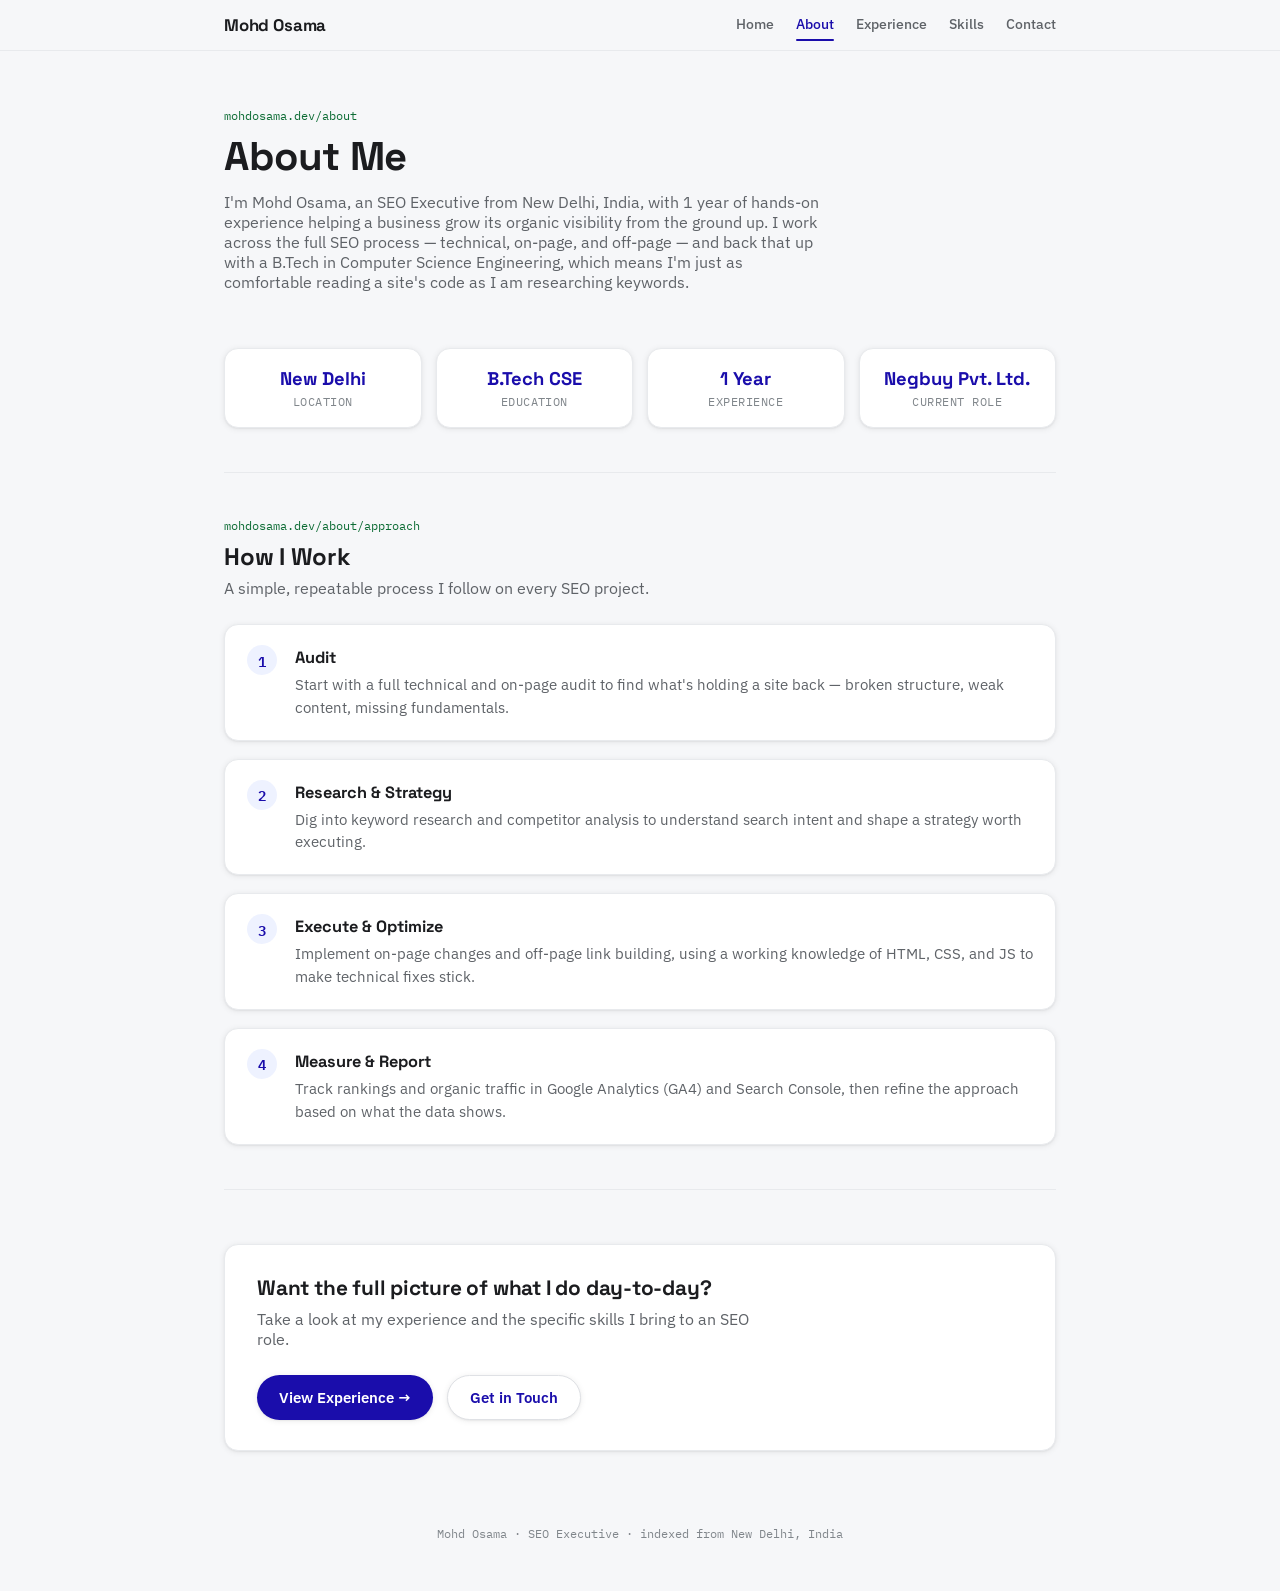
==== about.html @ 61bb9146 "my portfolio code" ====
<!DOCTYPE html>
<html lang="en">
<head>
<meta charset="UTF-8">
<meta name="viewport" content="width=device-width, initial-scale=1.0">
<title>About — Mohd Osama</title>
<meta name="description" content="About Mohd Osama, SEO Executive based in New Delhi, India.">
<link rel="preconnect" href="https://fonts.googleapis.com">
<link href="https://fonts.googleapis.com/css2?family=Space+Grotesk:wght@500;600;700&family=IBM+Plex+Sans:wght@400;500;600&family=IBM+Plex+Mono:wght@400;500&display=swap" rel="stylesheet">
<link rel="stylesheet" href="styles.css">
</head>
<body>

<header class="topbar">
  <div class="topbar-inner">
    <a class="logo" href="index.html">Mohd Osama</a>
    <nav class="nav-links">
      <a href="index.html">Home</a>
      <a href="about.html">About</a>
      <a href="experience.html">Experience</a>
      <a href="skills.html">Skills</a>
      <a href="contact.html">Contact</a>
    </nav>
  </div>
</header>

<main class="wrap">

  <div class="page-header">
    <p class="eyebrow">mohdosama.dev/about</p>
    <h1>About Me</h1>
    <p class="section-sub">
      I'm Mohd Osama, an SEO Executive from New Delhi, India, with 1 year of hands-on experience
      helping a business grow its organic visibility from the ground up. I work across the full
      SEO process — technical, on-page, and off-page — and back that up with a B.Tech in
      Computer Science Engineering, which means I'm just as comfortable reading a site's code
      as I am researching keywords.
    </p>
  </div>

  <section class="section">
    <div class="facts-grid">
      <div class="fact-card">
        <div class="fact-value">New Delhi</div>
        <div class="fact-label">Location</div>
      </div>
      <div class="fact-card">
        <div class="fact-value">B.Tech CSE</div>
        <div class="fact-label">Education</div>
      </div>
      <div class="fact-card">
        <div class="fact-value">1 Year</div>
        <div class="fact-label">Experience</div>
      </div>
      <div class="fact-card">
        <div class="fact-value">Negbuy Pvt. Ltd.</div>
        <div class="fact-label">Current Role</div>
      </div>
    </div>
  </section>

  <section class="section">
    <p class="eyebrow">mohdosama.dev/about/approach</p>
    <h2>How I Work</h2>
    <p class="section-sub">A simple, repeatable process I follow on every SEO project.</p>
    <div class="process-list">
      <div class="process-step">
        <span class="step-num">1</span>
        <div class="step-body">
          <h3>Audit</h3>
          <p>Start with a full technical and on-page audit to find what's holding a site back — broken structure, weak content, missing fundamentals.</p>
        </div>
      </div>
      <div class="process-step">
        <span class="step-num">2</span>
        <div class="step-body">
          <h3>Research &amp; Strategy</h3>
          <p>Dig into keyword research and competitor analysis to understand search intent and shape a strategy worth executing.</p>
        </div>
      </div>
      <div class="process-step">
        <span class="step-num">3</span>
        <div class="step-body">
          <h3>Execute &amp; Optimize</h3>
          <p>Implement on-page changes and off-page link building, using a working knowledge of HTML, CSS, and JS to make technical fixes stick.</p>
        </div>
      </div>
      <div class="process-step">
        <span class="step-num">4</span>
        <div class="step-body">
          <h3>Measure &amp; Report</h3>
          <p>Track rankings and organic traffic in Google Analytics (GA4) and Search Console, then refine the approach based on what the data shows.</p>
        </div>
      </div>
    </div>
  </section>

  <section class="section">
    <div class="cta-block">
      <h2>Want the full picture of what I do day-to-day?</h2>
      <p>Take a look at my experience and the specific skills I bring to an SEO role.</p>
      <div class="cta-row">
        <a class="cta-button" href="experience.html">View Experience →</a>
        <a class="cta-button secondary" href="contact.html">Get in Touch</a>
      </div>
    </div>
  </section>

</main>

<footer>
  <p>Mohd Osama · SEO Executive · indexed from New Delhi, India</p>
</footer>

<script src="script.js"></script>
</body>
</html>
---- styles.css ----
:root{
  --bg: #F6F7F9;
  --surface: #FFFFFF;
  --ink: #1B1C1F;
  --muted: #5F6368;
  --muted-soft: #80868B;
  --line-blue: #1A0DAB;
  --line-blue-dark: #120a82;
  --line-purple: #681DA8;
  --line-green: #0B6B33;
  --amber: #F2B632;
  --border: #DFE1E5;
  --border-soft: #E8EAED;
  --shadow-sm: 0 1px 2px rgba(32,33,36,0.06), 0 1px 6px rgba(32,33,36,0.08);
  --shadow-md: 0 2px 4px rgba(32,33,36,0.06), 0 4px 18px rgba(32,33,36,0.10);
  --radius: 14px;
  --font-display: 'Space Grotesk', sans-serif;
  --font-body: 'IBM Plex Sans', sans-serif;
  --font-mono: 'IBM Plex Mono', monospace;
}

*{ box-sizing: border-box; }
html{ scroll-behavior: smooth; }
body{
  margin:0;
  background: var(--bg);
  color: var(--ink);
  font-family: var(--font-body);
  -webkit-font-smoothing: antialiased;
}
a{ color: inherit; text-decoration: none; }
ul{ margin:0; padding:0; list-style:none; }

.wrap{ max-width: 880px; margin: 0 auto; padding: 0 24px; }

/* ---------- Top bar ---------- */
.topbar{
  position: sticky; top:0; z-index: 50;
  background: rgba(246,247,249,0.92);
  backdrop-filter: blur(8px);
  border-bottom: 1px solid var(--border-soft);
}
.topbar-inner{
  max-width: 880px; margin:0 auto; padding: 14px 24px;
  display:flex; align-items:center; justify-content:space-between;
  gap: 16px;
}
.logo{
  font-family: var(--font-display);
  font-weight: 700; font-size: 1.05rem; letter-spacing: -0.01em;
  white-space:nowrap;
}
.nav-links{ display:flex; gap: 22px; }
.nav-links a{
  font-size: 0.88rem; color: var(--muted);
  font-weight: 500;
  transition: color .15s ease;
  position: relative;
  padding-bottom: 2px;
}
.nav-links a:hover{ color: var(--line-blue); }
.nav-links a.active{ color: var(--line-blue); }
.nav-links a.active::after{
  content:"";
  position:absolute; left:0; right:0; bottom:-6px;
  height: 2px; background: var(--line-blue);
  border-radius: 2px;
}

@media (max-width: 600px){
  .nav-links{ gap: 14px; }
  .nav-links a{ font-size: 0.78rem; }
}

/* ---------- Hero / SERP (home only) ---------- */
.hero{ padding: 64px 0 56px; }

.search-shell{
  display:flex; align-items:center; gap: 12px;
  background: var(--surface);
  border: 1px solid var(--border);
  border-radius: 28px;
  padding: 14px 22px;
  box-shadow: var(--shadow-sm);
  max-width: 620px;
}
.search-icon{ flex: 0 0 auto; opacity: 0.55; }
.search-text-line{
  font-family: var(--font-mono);
  font-size: 1rem;
  color: var(--ink);
  white-space: nowrap;
  overflow: hidden;
}
.cursor{
  display:inline-block; width: 2px; height: 1.1em; background: var(--line-blue);
  margin-left: 2px; vertical-align: -0.18em;
  animation: blink 1s steps(1) infinite;
}
@keyframes blink{ 50%{ opacity: 0; } }

.search-stats{
  font-family: var(--font-mono);
  font-size: 0.78rem;
  color: var(--muted-soft);
  margin: 14px 2px 0;
}

.serp-card{
  margin-top: 28px;
  max-width: 640px;
  opacity: 0;
  transform: translateY(8px);
  transition: opacity .5s ease, transform .5s ease;
}
.serp-card.visible{ opacity: 1; transform: translateY(0); }

.breadcrumb{
  font-family: var(--font-mono);
  font-size: 0.85rem;
  color: var(--line-green);
  margin: 0 0 4px;
}
.serp-title{
  font-family: var(--font-display);
  font-size: clamp(1.7rem, 4vw, 2.3rem);
  line-height: 1.15;
  color: var(--line-blue);
  margin: 0 0 10px;
  font-weight: 700;
  letter-spacing: -0.01em;
}
.serp-title:hover{ text-decoration: underline; text-decoration-color: var(--line-blue); }

.serp-desc{
  font-size: 1rem;
  line-height: 1.6;
  color: var(--muted);
  margin: 0 0 22px;
  max-width: 560px;
}

.sitelinks{
  display:grid;
  grid-template-columns: 1fr 1fr;
  gap: 14px 28px;
}
.sitelinks a{ display:block; }
.sl-title{
  display:block;
  color: var(--line-blue);
  font-weight: 600;
  font-size: 0.96rem;
  margin-bottom: 2px;
}
.sl-title:hover{ text-decoration: underline; }
.sl-desc{
  display:block;
  color: var(--muted-soft);
  font-size: 0.82rem;
}

/* ---------- Page header (subpages) ---------- */
.page-header{ padding: 56px 0 12px; }
.page-header h1{
  font-family: var(--font-display);
  font-size: clamp(1.9rem, 4vw, 2.5rem);
  margin: 0 0 10px;
  letter-spacing: -0.01em;
}
.page-header .section-sub{ margin-bottom: 0; }

/* ---------- Generic sections ---------- */
.section{
  padding: 44px 0;
  border-top: 1px solid var(--border-soft);
  opacity: 0; transform: translateY(14px);
  transition: opacity .6s ease, transform .6s ease;
}
.section.visible{ opacity: 1; transform: translateY(0); }
.section:first-of-type{ border-top: none; }

.eyebrow{
  font-family: var(--font-mono);
  font-size: 0.78rem;
  color: var(--line-green);
  margin: 0 0 8px;
}
.section h2{
  font-family: var(--font-display);
  font-size: 1.5rem;
  margin: 0 0 6px;
  letter-spacing: -0.01em;
}
.section-sub{
  color: var(--muted);
  margin: 0 0 26px;
  font-size: 0.98rem;
  max-width: 600px;
}

/* ---------- Quick facts ---------- */
.facts-grid{
  display:grid;
  grid-template-columns: repeat(4, 1fr);
  gap: 14px;
}
@media (max-width: 700px){ .facts-grid{ grid-template-columns: 1fr 1fr; } }
.fact-card{
  background: var(--surface);
  border: 1px solid var(--border-soft);
  border-radius: var(--radius);
  padding: 18px 16px;
  box-shadow: var(--shadow-sm);
  text-align: center;
}
.fact-value{
  font-family: var(--font-display);
  font-size: 1.15rem; font-weight: 700;
  color: var(--line-blue);
  margin-bottom: 4px;
}
.fact-label{
  font-family: var(--font-mono);
  font-size: 0.72rem;
  color: var(--muted-soft);
  text-transform: uppercase; letter-spacing: 0.04em;
}

/* ---------- Process steps ---------- */
.process-list{
  display:flex; flex-direction:column; gap: 18px;
}
.process-step{
  display:flex; gap: 18px;
  background: var(--surface);
  border: 1px solid var(--border-soft);
  border-radius: var(--radius);
  padding: 20px 22px;
  box-shadow: var(--shadow-sm);
}
.step-num{
  font-family: var(--font-mono);
  font-size: 0.9rem;
  color: var(--line-blue);
  flex: 0 0 auto;
  width: 30px; height: 30px;
  border-radius: 50%;
  background: #eef2ff;
  display:flex; align-items:center; justify-content:center;
  font-weight: 600;
}
.step-body h3{
  font-family: var(--font-display);
  font-size: 1.02rem; margin: 2px 0 6px;
}
.step-body p{ margin:0; color: var(--muted); font-size: 0.92rem; line-height: 1.55; }

/* ---------- Experience: role card ---------- */
.role-card{
  background: var(--surface);
  border: 1px solid var(--border-soft);
  border-radius: var(--radius);
  padding: 28px 30px;
  box-shadow: var(--shadow-sm);
}
.role-head{
  display:flex; flex-wrap: wrap; align-items: baseline;
  gap: 10px 16px; margin-bottom: 16px;
}
.role-company{
  font-family: var(--font-display);
  font-size: 1.2rem; margin:0; color: var(--ink);
}
.role-meta{
  font-family: var(--font-mono);
  font-size: 0.82rem; color: var(--muted-soft);
}
.role-list{ display:flex; flex-direction:column; gap: 11px; margin-bottom: 22px; }
.role-list li{
  position:relative; padding-left: 18px;
  color: var(--ink); font-size: 0.96rem; line-height: 1.55;
}
.role-list li::before{
  content:""; position:absolute; left:0; top: 0.55em;
  width:6px; height:6px; border-radius:50%;
  background: var(--amber);
}
.tag-row{ display:flex; gap: 10px; flex-wrap: wrap; }
.tag{
  font-family: var(--font-mono);
  font-size: 0.76rem;
  color: var(--line-purple);
  background: #f4edfa;
  border: 1px solid #e6d8f3;
  padding: 5px 11px;
  border-radius: 999px;
}

/* ---------- Focus area cards ---------- */
.focus-grid{
  display:grid;
  grid-template-columns: repeat(3, 1fr);
  gap: 16px;
  margin-top: 22px;
}
@media (max-width: 700px){ .focus-grid{ grid-template-columns: 1fr; } }
.focus-card{
  background: var(--surface);
  border: 1px solid var(--border-soft);
  border-radius: var(--radius);
  padding: 20px;
  box-shadow: var(--shadow-sm);
}
.focus-card h3{
  font-family: var(--font-display);
  font-size: 0.98rem; margin: 0 0 8px; color: var(--line-blue);
}
.focus-card p{ margin:0; font-size: 0.88rem; color: var(--muted); line-height: 1.5; }

/* ---------- Skills ---------- */
.skill-category{ margin-bottom: 34px; }
.category-title{
  font-family: var(--font-mono);
  font-size: 0.8rem;
  text-transform: uppercase; letter-spacing: 0.06em;
  color: var(--muted-soft);
  margin: 0 0 16px;
}
.skills-grid{
  display:grid;
  grid-template-columns: 1fr 1fr;
  gap: 20px 32px;
}
@media (max-width: 600px){ .skills-grid{ grid-template-columns: 1fr; } }

.skill-name{
  display:flex; justify-content: space-between;
  font-size: 0.92rem; font-weight: 500; margin-bottom: 7px;
}
.skill-track{
  height: 6px; background: var(--border-soft);
  border-radius: 4px; overflow: hidden;
}
.skill-fill{
  height: 100%; border-radius: 4px;
  background: linear-gradient(90deg, var(--line-blue), var(--line-purple));
  width: 0%;
  transition: width 1.1s cubic-bezier(.2,.7,.3,1);
}

.role-badge{
  display:inline-block;
  font-family: var(--font-mono);
  font-size: 0.78rem;
  color: var(--line-green);
  background: #eaf6ee;
  border: 1px solid #d2ead8;
  padding: 6px 13px;
  border-radius: 999px;
  margin-bottom: 28px;
}

/* ---------- Education ---------- */
.edu-card{
  background: var(--surface);
  border: 1px solid var(--border-soft);
  border-radius: var(--radius);
  padding: 26px 30px;
  box-shadow: var(--shadow-sm);
  display:flex; align-items:center; gap: 18px; flex-wrap: wrap;
}
.edu-icon{
  flex: 0 0 auto;
  width: 46px; height: 46px;
  border-radius: 10px;
  background: #eef2ff;
  display:flex; align-items:center; justify-content:center;
  color: var(--line-blue);
}
.edu-card h3{
  font-family: var(--font-display);
  margin: 0 0 4px; font-size: 1.08rem;
}
.edu-meta{ margin:0; color: var(--muted); font-size: 0.92rem; }

/* ---------- Contact ---------- */
.contact-grid{
  display:grid;
  grid-template-columns: repeat(3, 1fr);
  gap: 16px;
}
@media (max-width: 700px){ .contact-grid{ grid-template-columns: 1fr; } }

.contact-card{
  display:flex; flex-direction:column; gap: 6px;
  background: var(--surface);
  border: 1px solid var(--border-soft);
  border-radius: var(--radius);
  padding: 20px 22px;
  box-shadow: var(--shadow-sm);
  transition: transform .15s ease, box-shadow .15s ease, border-color .15s ease;
}
a.contact-card:hover{
  transform: translateY(-2px);
  box-shadow: var(--shadow-md);
  border-color: var(--border);
}
.contact-label{
  font-family: var(--font-mono);
  font-size: 0.72rem; text-transform: uppercase; letter-spacing: 0.06em;
  color: var(--muted-soft);
}
.contact-value{ font-size: 1rem; font-weight: 600; color: var(--ink); word-break: break-word; }
a.contact-card .contact-value{ color: var(--line-blue); }

.cta-row{ display:flex; gap: 14px; flex-wrap: wrap; margin-top: 26px; }
.cta-button{
  display:inline-flex; align-items:center; gap: 8px;
  font-family: var(--font-body);
  font-weight: 600; font-size: 0.94rem;
  padding: 12px 22px;
  border-radius: 999px;
  background: var(--line-blue);
  color: #fff;
  box-shadow: var(--shadow-sm);
  transition: transform .15s ease, box-shadow .15s ease, background .15s ease;
}
.cta-button:hover{ transform: translateY(-2px); box-shadow: var(--shadow-md); background: var(--line-blue-dark); }
.cta-button.secondary{
  background: var(--surface);
  color: var(--line-blue);
  border: 1px solid var(--border);
}
.cta-button.secondary:hover{ background: #f0f2fb; }

.cta-block{
  background: var(--surface);
  border: 1px solid var(--border-soft);
  border-radius: var(--radius);
  padding: 30px 32px;
  box-shadow: var(--shadow-sm);
  margin-top: 10px;
}
.cta-block h2{
  font-family: var(--font-display);
  font-size: 1.3rem; margin: 0 0 8px;
}
.cta-block p{ margin: 0 0 4px; color: var(--muted); max-width: 520px; }

/* ---------- Footer ---------- */
footer{
  padding: 30px 0 50px;
  text-align:center;
}
footer p{
  font-family: var(--font-mono);
  font-size: 0.78rem;
  color: var(--muted-soft);
  margin:0;
}

@media (prefers-reduced-motion: reduce){
  *{ transition: none !important; animation: none !important; }
}

:focus-visible{
  outline: 2px solid var(--line-blue);
  outline-offset: 2px;
}
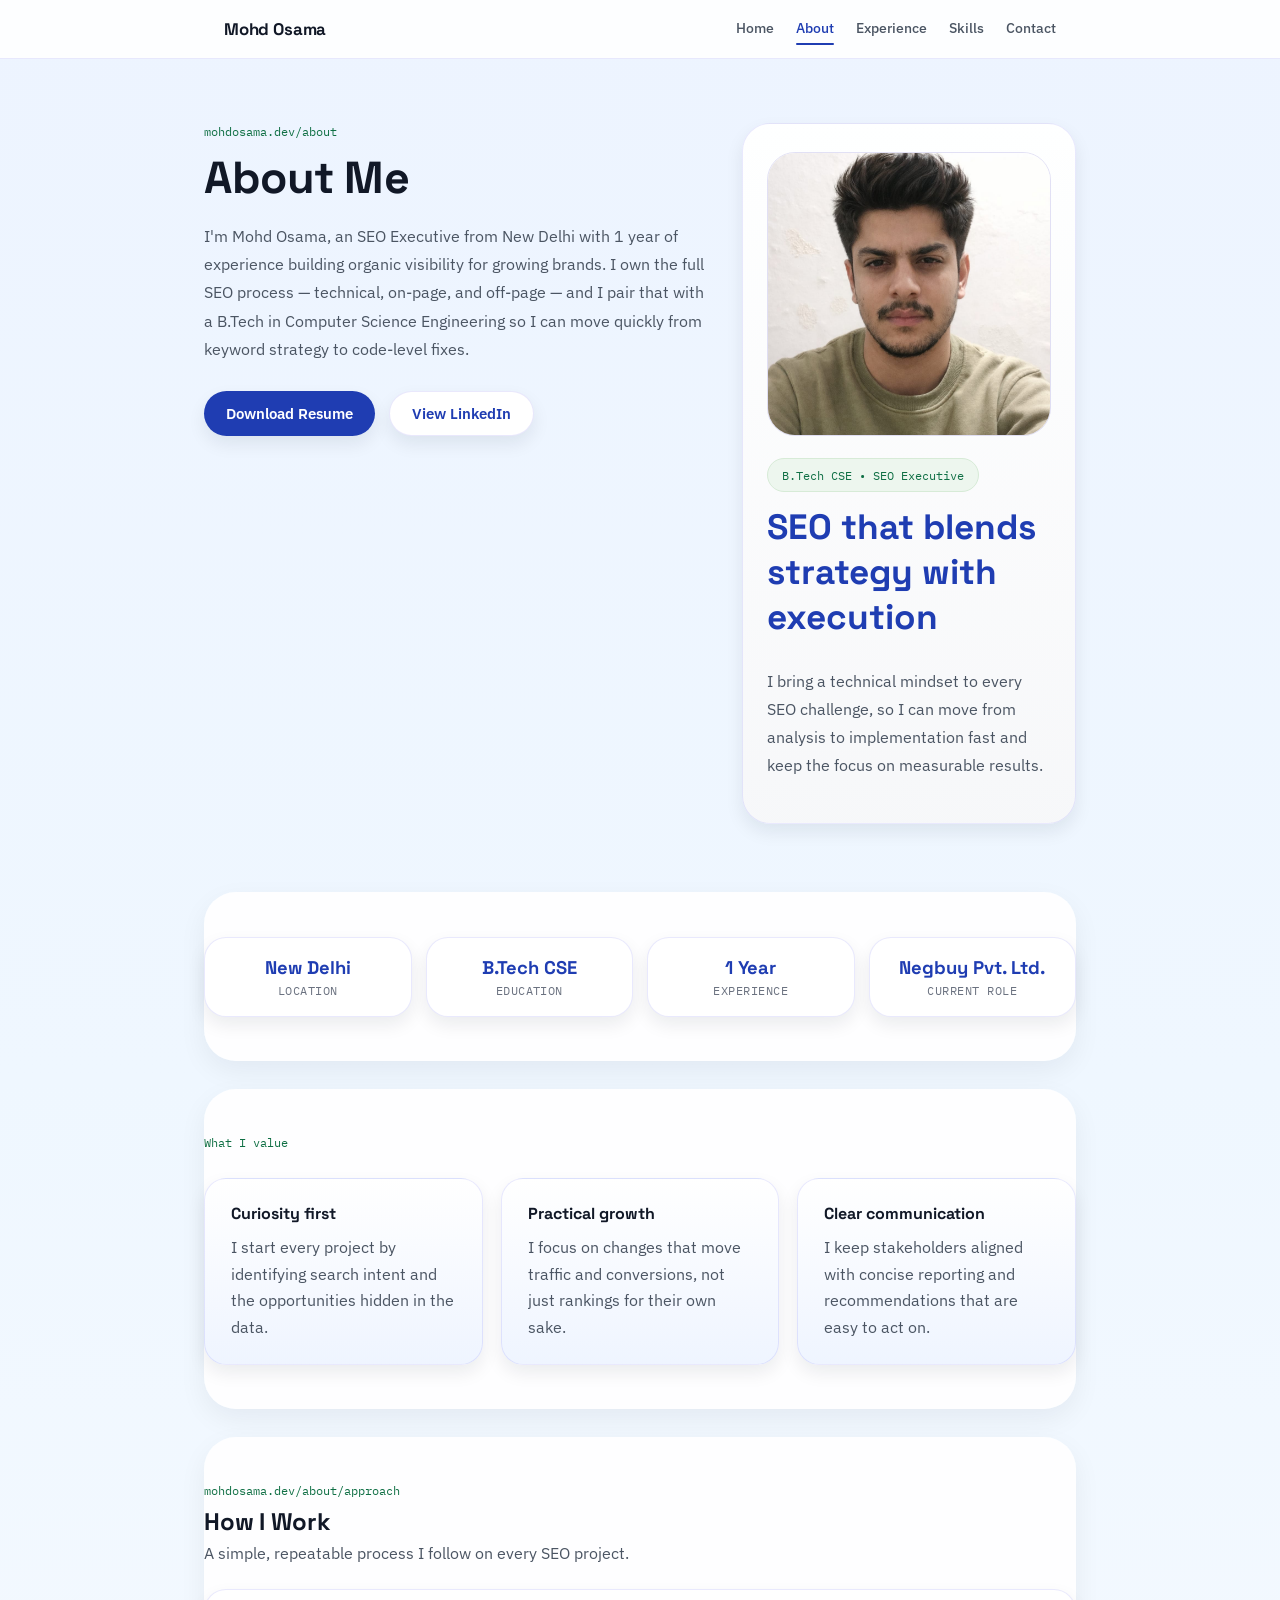
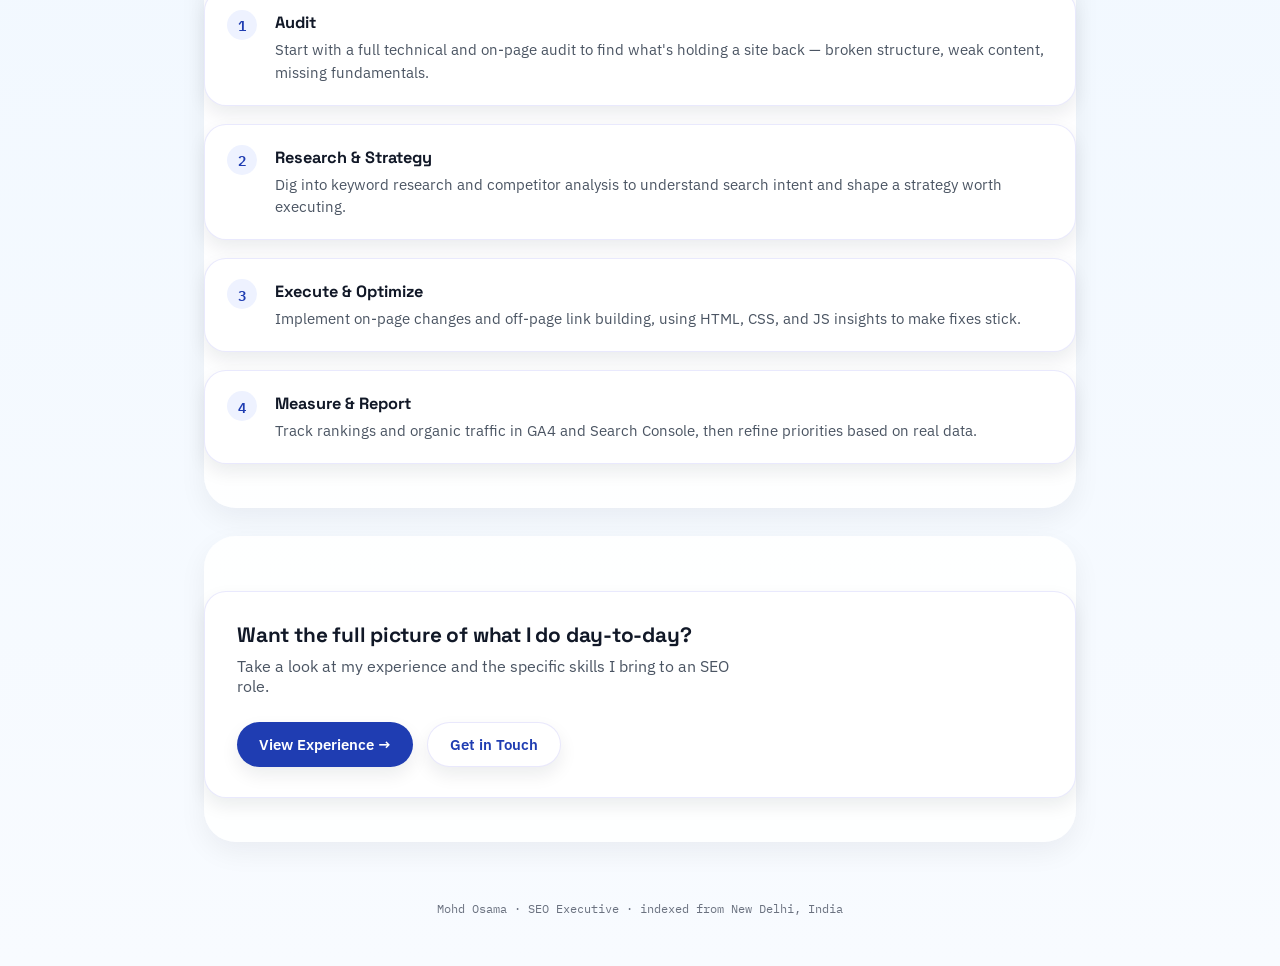
==== commit e1d7c24b: "my updated portfolio" ====
--- a/about.html
+++ b/about.html
@@ -26,17 +26,27 @@
 
 <main class="wrap">
 
-  <div class="page-header">
-    <p class="eyebrow">mohdosama.dev/about</p>
-    <h1>About Me</h1>
-    <p class="section-sub">
-      I'm Mohd Osama, an SEO Executive from New Delhi, India, with 1 year of hands-on experience
-      helping a business grow its organic visibility from the ground up. I work across the full
-      SEO process — technical, on-page, and off-page — and back that up with a B.Tech in
-      Computer Science Engineering, which means I'm just as comfortable reading a site's code
-      as I am researching keywords.
-    </p>
-  </div>
+  <section class="page-banner">
+    <div class="page-header">
+      <div>
+        <p class="eyebrow">mohdosama.dev/about</p>
+        <h1>About Me</h1>
+        <p class="section-sub">I'm Mohd Osama, an SEO Executive from New Delhi with 1 year of experience building organic visibility for growing brands. I own the full SEO process — technical, on-page, and off-page — and I pair that with a B.Tech in Computer Science Engineering so I can move quickly from keyword strategy to code-level fixes.</p>
+        <div class="hero-actions">
+          <a class="cta-button" href="resume.pdf" download>Download Resume</a>
+          <a class="cta-button secondary" href="https://www.linkedin.com/in/mohdosama-seo" target="_blank" rel="noreferrer noopener">View LinkedIn</a>
+        </div>
+      </div>
+      <aside class="hero-profile">
+        <img class="profile-image" src="profile.jpg" alt="Profile photo of Mohd Osama">
+        <div class="profile-summary">
+          <span class="profile-badge">B.Tech CSE • SEO Executive</span>
+          <h2 class="profile-title">SEO that blends strategy with execution</h2>
+          <p class="profile-meta">I bring a technical mindset to every SEO challenge, so I can move from analysis to implementation fast and keep the focus on measurable results.</p>
+        </div>
+      </aside>
+    </div>
+  </section>
 
   <section class="section">
     <div class="facts-grid">
@@ -55,6 +65,24 @@
       <div class="fact-card">
         <div class="fact-value">Negbuy Pvt. Ltd.</div>
         <div class="fact-label">Current Role</div>
+      </div>
+    </div>
+  </section>
+
+  <section class="section">
+    <p class="eyebrow">What I value</p>
+    <div class="feature-grid">
+      <div class="feature-card">
+        <h3>Curiosity first</h3>
+        <p>I start every project by identifying search intent and the opportunities hidden in the data.</p>
+      </div>
+      <div class="feature-card">
+        <h3>Practical growth</h3>
+        <p>I focus on changes that move traffic and conversions, not just rankings for their own sake.</p>
+      </div>
+      <div class="feature-card">
+        <h3>Clear communication</h3>
+        <p>I keep stakeholders aligned with concise reporting and recommendations that are easy to act on.</p>
       </div>
     </div>
   </section>
@@ -82,14 +110,14 @@
         <span class="step-num">3</span>
         <div class="step-body">
           <h3>Execute &amp; Optimize</h3>
-          <p>Implement on-page changes and off-page link building, using a working knowledge of HTML, CSS, and JS to make technical fixes stick.</p>
+          <p>Implement on-page changes and off-page link building, using HTML, CSS, and JS insights to make fixes stick.</p>
         </div>
       </div>
       <div class="process-step">
         <span class="step-num">4</span>
         <div class="step-body">
           <h3>Measure &amp; Report</h3>
-          <p>Track rankings and organic traffic in Google Analytics (GA4) and Search Console, then refine the approach based on what the data shows.</p>
+          <p>Track rankings and organic traffic in GA4 and Search Console, then refine priorities based on real data.</p>
         </div>
       </div>
     </div>
--- a/styles.css
+++ b/styles.css
@@ -1,19 +1,20 @@
 :root{
-  --bg: #F6F7F9;
-  --surface: #FFFFFF;
-  --ink: #1B1C1F;
-  --muted: #5F6368;
-  --muted-soft: #80868B;
-  --line-blue: #1A0DAB;
-  --line-blue-dark: #120a82;
-  --line-purple: #681DA8;
-  --line-green: #0B6B33;
-  --amber: #F2B632;
-  --border: #DFE1E5;
-  --border-soft: #E8EAED;
-  --shadow-sm: 0 1px 2px rgba(32,33,36,0.06), 0 1px 6px rgba(32,33,36,0.08);
-  --shadow-md: 0 2px 4px rgba(32,33,36,0.06), 0 4px 18px rgba(32,33,36,0.10);
-  --radius: 14px;
+  --bg: #eaf1ff;
+  --surface: #ffffff;
+  --surface-soft: rgba(255,255,255,0.92);
+  --ink: #111827;
+  --muted: #4b5563;
+  --muted-soft: #6b7280;
+  --line-blue: #1f3db2;
+  --line-blue-dark: #15298c;
+  --line-purple: #5c32b0;
+  --line-green: #0f6f44;
+  --amber: #f0b731;
+  --border: rgba(79, 70, 229, 0.12);
+  --border-soft: rgba(99, 102, 241, 0.14);
+  --shadow-sm: 0 8px 18px rgba(15, 23, 42, 0.08);
+  --shadow-md: 0 14px 35px rgba(15, 23, 42, 0.12);
+  --radius: 22px;
   --font-display: 'Space Grotesk', sans-serif;
   --font-body: 'IBM Plex Sans', sans-serif;
   --font-mono: 'IBM Plex Mono', monospace;
@@ -23,7 +24,8 @@
 html{ scroll-behavior: smooth; }
 body{
   margin:0;
-  background: var(--bg);
+  min-height: 100vh;
+  background: linear-gradient(180deg, #edf4ff 0%, #eff7ff 42%, #f8fbff 100%);
   color: var(--ink);
   font-family: var(--font-body);
   -webkit-font-smoothing: antialiased;
@@ -31,17 +33,17 @@
 a{ color: inherit; text-decoration: none; }
 ul{ margin:0; padding:0; list-style:none; }
 
-.wrap{ max-width: 880px; margin: 0 auto; padding: 0 24px; }
+.wrap{ max-width: 920px; margin: 0 auto; padding: 0 24px; }
 
 /* ---------- Top bar ---------- */
 .topbar{
   position: sticky; top:0; z-index: 50;
-  background: rgba(246,247,249,0.92);
-  backdrop-filter: blur(8px);
+  background: rgba(255,255,255,0.88);
+  backdrop-filter: blur(16px);
   border-bottom: 1px solid var(--border-soft);
 }
 .topbar-inner{
-  max-width: 880px; margin:0 auto; padding: 14px 24px;
+  max-width: 880px; margin:0 auto; padding: 18px 24px;
   display:flex; align-items:center; justify-content:space-between;
   gap: 16px;
 }
@@ -73,7 +75,21 @@
 }
 
 /* ---------- Hero / SERP (home only) ---------- */
-.hero{ padding: 64px 0 56px; }
+.hero{ padding: 72px 0 56px; }
+.hero-grid{
+  display:grid;
+  grid-template-columns: minmax(0, 1.4fr) 0.9fr;
+  gap: 40px;
+  align-items: center;
+}
+@media (max-width: 900px){ .hero-grid{ grid-template-columns: 1fr; } }
+.hero{
+  background: rgba(255,255,255,0.75);
+  border: 1px solid var(--border-soft);
+  border-radius: 36px;
+  padding: 32px;
+  box-shadow: var(--shadow-sm);
+}
 
 .search-shell{
   display:flex; align-items:center; gap: 12px;
@@ -82,7 +98,7 @@
   border-radius: 28px;
   padding: 14px 22px;
   box-shadow: var(--shadow-sm);
-  max-width: 620px;
+  max-width: 100%;
 }
 .search-icon{ flex: 0 0 auto; opacity: 0.55; }
 .search-text-line{
@@ -105,80 +121,170 @@
   color: var(--muted-soft);
   margin: 14px 2px 0;
 }
-
-.serp-card{
+.hero-intro{
+  margin: 12px 0 0;
+  max-width: 660px;
+  color: var(--muted);
+  line-height: 1.75;
+  font-size: 0.98rem;
+}
+
+.hero-actions{
+  display:flex; flex-wrap: wrap; gap: 14px; margin-top: 28px;
+}
+
+.hero-profile{
+  display:grid;
+  gap: 22px;
+  padding: 28px 24px;
+  border-radius: 28px;
+  background: linear-gradient(180deg, rgba(255,255,255,0.95), rgba(246,247,249,0.95));
+  border: 1px solid var(--border-soft);
+  box-shadow: var(--shadow-sm);
+}
+.profile-image{
+  width: 100%;
+  aspect-ratio: 1 / 1;
+  object-fit: cover;
+  border-radius: 28px;
+  border: 1px solid rgba(26,13,171,0.12);
+}
+.profile-summary{
+  display:grid; gap: 12px;
+}
+.profile-badge{
+  display:inline-flex;
+  font-family: var(--font-mono);
+  font-size: 0.78rem;
+  color: var(--line-green);
+  background: #edf6ee;
+  border: 1px solid #d7ebd7;
+  padding: 8px 14px;
+  border-radius: 999px;
+  width: fit-content;
+}
+.profile-title{
+  font-family: var(--font-display);
+  font-size: clamp(1.7rem, 3.6vw, 2.2rem);
+  margin: 0;
+  color: var(--line-blue);
+}
+.profile-meta{
+  color: var(--muted);
+  line-height: 1.75;
+}
+
+.profile-links{
+  display:flex; gap: 10px; flex-wrap: wrap;
+}
+.profile-links a{
+  display:inline-flex; align-items:center; gap: 8px;
+  padding: 12px 18px;
+  border-radius: 999px;
+  border: 1px solid var(--border);
+  background: var(--surface);
+  color: var(--line-blue);
+  font-weight: 600;
+  transition: transform .15s ease, box-shadow .15s ease, background .15s ease;
+}
+.profile-links a:hover{
+  transform: translateY(-2px);
+  box-shadow: var(--shadow-md);
+  background: #f4f7ff;
+}
+
+.profile-item{
+  display:grid; gap: 8px;
+  padding: 20px 22px;
+  background: var(--surface);
+  border: 1px solid var(--border-soft);
+  border-radius: 22px;
+  box-shadow: var(--shadow-sm);
+}
+.profile-item h3{
+  margin: 0 0 4px;
+  font-family: var(--font-display);
+  font-size: 1rem;
+  color: var(--line-blue);
+}
+.profile-item p{
+  margin:0;
+  color: var(--muted);
+  line-height: 1.65;
+}
+
+/* ---------- Page header (subpages) ---------- */
+.page-banner{
+  padding: 64px 0 40px;
+}
+.page-header{
+  display:grid;
+  grid-template-columns: minmax(0, 1.2fr) 0.8fr;
+  gap: 36px;
+  align-items: start;
+}
+@media (max-width: 860px){ .page-header{ grid-template-columns: 1fr; } }
+.page-header h1{
+  font-family: var(--font-display);
+  font-size: clamp(2rem, 4vw, 2.8rem);
+  margin: 0 0 16px;
+  letter-spacing: -0.01em;
+}
+.page-header .section-sub{
+  margin: 0;
+  color: var(--muted);
+  line-height: 1.8;
+  max-width: 700px;
+}
+.page-header .eyebrow{
+  margin-bottom: 10px;
+}
+
+.feature-grid{
+  display:grid;
+  grid-template-columns: repeat(3, minmax(0, 1fr));
+  gap: 18px;
   margin-top: 28px;
+}
+@media (max-width: 820px){ .feature-grid{ grid-template-columns: 1fr; } }
+.feature-card{
+  background: linear-gradient(180deg, rgba(255,255,255,0.95), rgba(238,244,255,0.95));
+  border: 1px solid var(--border-soft);
+  border-radius: var(--radius);
+  padding: 24px 26px;
+  box-shadow: var(--shadow-sm);
+}
+.feature-card h3{
+  font-family: var(--font-display);
+  font-size: 1rem;
+  margin: 0 0 10px;
+}
+.feature-card p{
+  margin: 0;
+  color: var(--muted);
+  line-height: 1.65;
+}
+
+.contact-copy{
+  margin-top: 16px;
+  color: var(--muted);
   max-width: 640px;
-  opacity: 0;
-  transform: translateY(8px);
-  transition: opacity .5s ease, transform .5s ease;
-}
-.serp-card.visible{ opacity: 1; transform: translateY(0); }
-
-.breadcrumb{
-  font-family: var(--font-mono);
-  font-size: 0.85rem;
-  color: var(--line-green);
-  margin: 0 0 4px;
-}
-.serp-title{
-  font-family: var(--font-display);
-  font-size: clamp(1.7rem, 4vw, 2.3rem);
-  line-height: 1.15;
-  color: var(--line-blue);
-  margin: 0 0 10px;
-  font-weight: 700;
-  letter-spacing: -0.01em;
-}
-.serp-title:hover{ text-decoration: underline; text-decoration-color: var(--line-blue); }
-
-.serp-desc{
-  font-size: 1rem;
-  line-height: 1.6;
-  color: var(--muted);
-  margin: 0 0 22px;
-  max-width: 560px;
-}
-
-.sitelinks{
-  display:grid;
-  grid-template-columns: 1fr 1fr;
-  gap: 14px 28px;
-}
-.sitelinks a{ display:block; }
-.sl-title{
-  display:block;
-  color: var(--line-blue);
-  font-weight: 600;
-  font-size: 0.96rem;
-  margin-bottom: 2px;
-}
-.sl-title:hover{ text-decoration: underline; }
-.sl-desc{
-  display:block;
-  color: var(--muted-soft);
-  font-size: 0.82rem;
-}
-
-/* ---------- Page header (subpages) ---------- */
-.page-header{ padding: 56px 0 12px; }
-.page-header h1{
-  font-family: var(--font-display);
-  font-size: clamp(1.9rem, 4vw, 2.5rem);
-  margin: 0 0 10px;
-  letter-spacing: -0.01em;
-}
-.page-header .section-sub{ margin-bottom: 0; }
+  line-height: 1.7;
+}
 
 /* ---------- Generic sections ---------- */
 .section{
   padding: 44px 0;
-  border-top: 1px solid var(--border-soft);
+  border-top: 1px solid transparent;
+  background: rgba(255,255,255,0.92);
+  box-shadow: 0 10px 28px rgba(15, 23, 42, 0.06);
+  border-radius: 32px;
+  margin: 28px 0;
   opacity: 0; transform: translateY(14px);
-  transition: opacity .6s ease, transform .6s ease;
+  transition: opacity .6s ease, transform .6s ease, background .3s ease;
 }
 .section.visible{ opacity: 1; transform: translateY(0); }
-.section:first-of-type{ border-top: none; }
+.section:first-of-type{ margin-top: 0; }
 
 .eyebrow{
   font-family: var(--font-mono);
